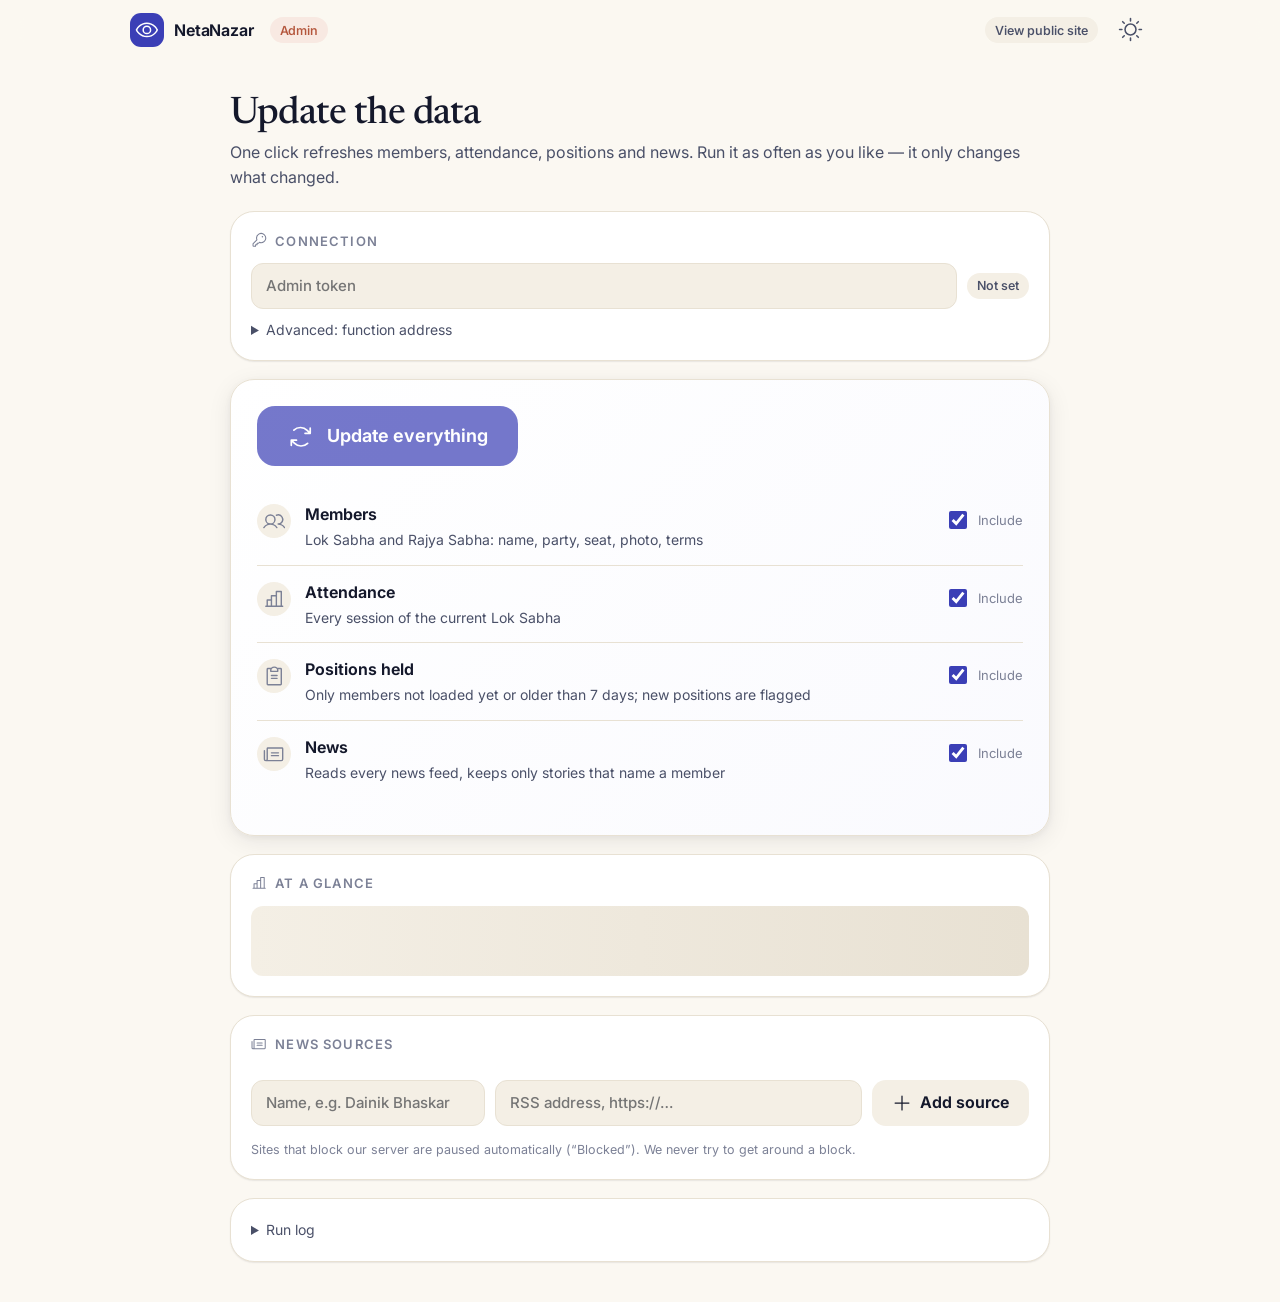
==== docs/admin.html @ aab1dd92 "Rebuild UI: public site (search, profile, attendance, news road with source flow and story sheet) an" ====
<!doctype html>
<html lang="en">
<head>
<meta charset="utf-8">
<meta name="viewport" content="width=device-width,initial-scale=1,viewport-fit=cover">
<meta name="robots" content="noindex">
<title>NetaNazar · Admin</title>
<link rel="preconnect" href="https://fonts.googleapis.com"><link rel="preconnect" href="https://fonts.gstatic.com" crossorigin>
<link rel="stylesheet" href="https://fonts.googleapis.com/css2?family=Inter:wght@400;500;600;700&family=Newsreader:ital,opsz,wght@0,6..72,400;0,6..72,500;1,6..72,500&family=Noto+Sans+Devanagari:wght@400;500;600&display=swap">
<link rel="stylesheet" href="site.css">
<style>
 .admin{max-width:860px;margin:0 auto;padding:8px 20px 40px}
 h1.t{font:500 clamp(28px,4vw,38px)/1.1 var(--f-display);letter-spacing:-.02em;margin:26px 0 4px}
 .lead{color:var(--ink-2);margin:0 0 22px}
 .field-row{display:flex;gap:10px;flex-wrap:wrap;align-items:center}
 .in{height:46px;padding:0 14px;border:1px solid var(--line);border-radius:12px;background:var(--sunk);color:var(--ink);font:500 15px var(--f-ui);min-width:0;flex:1}
 .in:focus{outline:0;border-color:var(--accent);background:var(--surface);box-shadow:0 0 0 3px color-mix(in srgb,var(--accent) 20%,transparent)}
 .hero-card{padding:26px;background:linear-gradient(135deg,var(--surface),color-mix(in srgb,var(--surface) 72%,var(--accent-soft)));box-shadow:var(--shadow-2)}
 .go{height:60px;padding:0 30px;border-radius:18px;font-size:18px;gap:12px}
 .go .ic{font-size:22px} .go:disabled{opacity:.7;cursor:wait}
 .ghostbtn{height:60px;padding:0 20px;border-radius:18px;background:var(--sunk);font-weight:650}
 .stages{margin-top:22px}
 .stage{display:flex;gap:14px;align-items:flex-start;padding:14px 0;border-top:1px solid var(--line)}
 .stage:first-child{border-top:0}
 .si{width:34px;height:34px;border-radius:50%;display:grid;place-items:center;flex:none;background:var(--sunk);color:var(--muted);font-size:18px;margin-top:2px}
 .stage.run .si{background:var(--warn-soft);color:var(--warn)} .stage.ok .si{background:var(--ok-soft);color:var(--ok)} .stage.bad .si{background:var(--off-soft);color:var(--off)} .stage.skip{opacity:.55}
 .sb{flex:1;min-width:0} .sn{font-weight:650} .sd{font-size:14px;color:var(--ink-2);margin-top:2px;word-break:break-word}
 .stage .bar{margin:10px 0 0;height:6px;display:none} .stage.run .bar{display:block} .stage .bar i{background:var(--accent);width:0;transition:width .3s}
 .chk{display:flex;align-items:center;gap:8px;font-size:13px;color:var(--muted);margin-top:6px;cursor:pointer;user-select:none}
 .chk input{width:18px;height:18px;accent-color:var(--accent)}
 .lanes{display:grid;grid-template-columns:repeat(auto-fill,minmax(230px,1fr));gap:8px;margin-top:12px}
 .lane{display:flex;gap:8px;align-items:flex-start;padding:8px 10px;background:var(--sunk);border-radius:12px;font-size:13px}
 .lane .li{flex:none;margin-top:1px} .lane b{font-weight:650} .lane small{display:block;color:var(--muted)}
 .lane.ok .li{color:var(--ok)} .lane.bad .li{color:var(--off)} .lane.run .li{color:var(--warn)}
 .msgbar{margin-top:16px;padding:12px 14px;border-radius:14px;font-size:14.5px;display:none}
 .msgbar.show{display:block} .msgbar.ok{background:var(--ok-soft);color:var(--ok)} .msgbar.bad{background:var(--off-soft);color:var(--off)} .msgbar.info{background:var(--accent-soft);color:var(--accent)}
 .grid4{display:grid;grid-template-columns:repeat(auto-fit,minmax(150px,1fr));gap:12px}
 .stat{padding:14px 16px;background:var(--sunk);border-radius:16px} .stat b{display:block;font:500 30px/1.1 var(--f-display)} .stat span{font-size:13px;color:var(--ink-2)}
 table.srctbl{width:100%;border-collapse:collapse;font-size:14px} table.srctbl td{padding:10px 6px;border-top:1px solid var(--line);vertical-align:middle} table.srctbl tr:first-child td{border-top:0}
 .mini{height:32px;padding:0 12px;border-radius:10px;background:var(--sunk);font-weight:600;font-size:13px} .mini:hover{background:var(--line)}
 .sp{width:16px;height:16px;border:2.5px solid currentColor;border-right-color:transparent;border-radius:50%;display:inline-block;animation:r .8s linear infinite}
 @keyframes r{to{transform:rotate(360deg)}}
 details summary{cursor:pointer;color:var(--ink-2);font-size:14px}
 #log{white-space:pre-wrap;font:12.5px/1.5 ui-monospace,Menlo,monospace;color:var(--ink-2);max-height:260px;overflow:auto;margin-top:10px;background:var(--sunk);border-radius:12px;padding:12px}
</style>
</head>
<body>
<header class="topbar"><div class="wrap">
  <a class="brand" href="index.html"><span class="mark" id="mark"></span><span>NetaNazar</span><span class="chip sand" style="margin-left:6px">Admin</span></a>
  <div class="spacer"></div><a class="chip" href="index.html" style="text-decoration:none">View public site</a>
  <button class="iconbtn" id="themeBtn" aria-label="Switch light or dark theme"><span id="themeIc"></span></button>
</div></header>

<main class="admin">
  <h1 class="t">Update the data</h1>
  <p class="lead">One click refreshes members, attendance, positions and news. Run it as often as you like — it only changes what changed.</p>

  <section class="card" id="conn">
    <h3><span id="cIc"></span> Connection</h3>
    <div class="field-row"><input class="in" id="tok" type="password" autocomplete="off" placeholder="Admin token" aria-label="Admin token"><button class="btn" id="tokSave" style="display:none">Save</button><span class="chip" id="tokChip">Not set</span></div>
    <details style="margin-top:10px"><summary>Advanced: function address</summary><div class="field-row" style="margin-top:8px"><input class="in" id="base" aria-label="Function address"></div></details>
  </section>

  <section class="card hero-card">
    <div class="field-row"><button class="btn go" id="go"></button><button class="ghostbtn" id="stop" style="display:none"></button>
      <span class="fine" id="last" style="margin:0 0 0 auto"></span></div>
    <div class="stages" id="stages"></div>
    <div class="msgbar" id="msg"></div>
  </section>

  <section class="card"><h3><span id="sIc"></span> At a glance</h3><div class="grid4" id="stats"><div class="skel" style="height:70px"></div></div></section>

  <section class="card"><h3><span id="nIc"></span> News sources</h3>
    <table class="srctbl" id="srcTbl"></table>
    <div class="field-row" style="margin-top:14px"><input class="in" id="newName" placeholder="Name, e.g. Dainik Bhaskar" aria-label="Source name" style="flex:1 1 180px"><input class="in" id="newRss" placeholder="RSS address, https://…" aria-label="RSS address" style="flex:2 1 260px"><button class="btn ghost" id="addSrc"></button></div>
    <div class="fine">Sites that block our server are paused automatically (“Blocked”). We never try to get around a block.</div>
  </section>

  <section class="card"><details><summary>Run log</summary><div id="log">Nothing yet.</div></details></section>
</main>

<script src="icons.js"></script>
<script src="admin.js"></script>
</body>
</html>
---- docs/site.css ----
/* NetaNazar — design system.
   World: a civic register. Warm paper, election-ink indigo, sandstone of the Parliament building.
   Green = sitting, red = former. One accent. Hierarchy by weight, space and tone — not lines. */
:root{
  --paper:#fbf8f2; --surface:#ffffff; --sunk:#f4efe5; --line:#e8e1d3; --line-2:#d9d0bd;
  --ink:#14182b; --ink-2:#4a5068; --muted:#7c8196;
  --accent:#3b3fb6; --accent-2:#2c3090; --accent-soft:#ecedfb; --on-accent:#fff;
  --ok:#17824a; --ok-soft:#e2f4ea; --off:#c2362b; --off-soft:#fcebe8; --warn:#b26a00; --warn-soft:#fff3dc;
  --sand:#b4563c; --sand-soft:#f8e9e2;
  --road:#e9e2d2; --road-line:#fbf8f2;
  --shadow-1:0 1px 2px rgba(20,24,43,.05),0 1px 1px rgba(20,24,43,.03);
  --shadow-2:0 6px 24px rgba(20,24,43,.08),0 2px 6px rgba(20,24,43,.05);
  --shadow-3:0 18px 48px rgba(20,24,43,.18);
  --r-s:10px; --r-m:16px; --r-l:24px;
  --f-ui:'Inter','Noto Sans Devanagari',system-ui,-apple-system,'Segoe UI',sans-serif;
  --f-display:'Newsreader','Noto Serif Devanagari',Georgia,serif;
}
:root[data-theme="dark"]{
  --paper:#0d111f; --surface:#151a2d; --sunk:#0a0d19; --line:#242a42; --line-2:#323a59;
  --ink:#eef0f9; --ink-2:#b4b9d0; --muted:#838aa7;
  --accent:#8b8fff; --accent-2:#a9acff; --accent-soft:#1d2248; --on-accent:#0d111f;
  --ok:#4fd18b; --ok-soft:#10301f; --off:#ff7b6f; --off-soft:#3a1714; --warn:#f2b24b; --warn-soft:#352508;
  --sand:#e28a6e; --sand-soft:#33201a;
  --road:#1c2238; --road-line:#0d111f;
  --shadow-1:0 1px 2px rgba(0,0,0,.4); --shadow-2:0 8px 28px rgba(0,0,0,.45); --shadow-3:0 20px 56px rgba(0,0,0,.6);
}
@media (prefers-color-scheme: dark){
  :root:not([data-theme="light"]){
    --paper:#0d111f; --surface:#151a2d; --sunk:#0a0d19; --line:#242a42; --line-2:#323a59;
    --ink:#eef0f9; --ink-2:#b4b9d0; --muted:#838aa7;
    --accent:#8b8fff; --accent-2:#a9acff; --accent-soft:#1d2248; --on-accent:#0d111f;
    --ok:#4fd18b; --ok-soft:#10301f; --off:#ff7b6f; --off-soft:#3a1714; --warn:#f2b24b; --warn-soft:#352508;
    --sand:#e28a6e; --sand-soft:#33201a;
    --road:#1c2238; --road-line:#0d111f;
    --shadow-1:0 1px 2px rgba(0,0,0,.4); --shadow-2:0 8px 28px rgba(0,0,0,.45); --shadow-3:0 20px 56px rgba(0,0,0,.6);
  }
}
*{box-sizing:border-box}
html{-webkit-text-size-adjust:100%}
body{margin:0;overflow-x:clip;background:var(--paper);color:var(--ink);font:400 16px/1.55 var(--f-ui);-webkit-font-smoothing:antialiased;min-height:100vh;display:flex;flex-direction:column}
button{font:inherit;color:inherit;background:none;border:0;padding:0;cursor:pointer}
a{color:var(--accent);text-decoration:none} a:hover{text-decoration:underline}
:focus-visible{outline:3px solid color-mix(in srgb,var(--accent) 55%,transparent);outline-offset:2px;border-radius:8px}
.ic{width:1.25em;height:1.25em;fill:currentColor;flex:none;vertical-align:-.25em}
.sr{position:absolute;width:1px;height:1px;overflow:hidden;clip:rect(0 0 0 0);white-space:nowrap}
.tnum{font-variant-numeric:tabular-nums}
.wrap{width:100%;max-width:1060px;margin:0 auto;padding:0 20px}

/* ---------- top bar ---------- */
.topbar{position:sticky;top:0;z-index:30;background:color-mix(in srgb,var(--paper) 86%,transparent);backdrop-filter:saturate(1.4) blur(14px);-webkit-backdrop-filter:saturate(1.4) blur(14px)}
.topbar .wrap{display:flex;align-items:center;gap:12px;height:60px}
.brand{display:flex;align-items:center;gap:10px;color:var(--ink);font-weight:650;letter-spacing:-.01em}
.brand:hover{text-decoration:none}
.brand .mark{width:34px;height:34px;border-radius:11px;background:var(--accent);color:var(--on-accent);display:grid;place-items:center;font-size:19px}
.brand .hi{font-family:var(--f-display);font-weight:500;color:var(--ink-2);font-size:15px;margin-left:2px}
.spacer{flex:1}
.iconbtn{width:40px;height:40px;border-radius:12px;display:grid;place-items:center;color:var(--ink-2);font-size:20px}
.iconbtn:hover{background:var(--sunk);color:var(--ink)}

/* ---------- search ---------- */
.search{position:relative;width:100%}
.search .field{display:flex;align-items:center;gap:12px;height:64px;padding:0 22px;background:var(--surface);border:1px solid var(--line);border-radius:999px;box-shadow:var(--shadow-2);transition:box-shadow .15s,border-color .15s}
.search .field:focus-within{border-color:var(--accent);box-shadow:0 0 0 4px color-mix(in srgb,var(--accent) 18%,transparent),var(--shadow-2)}
.search .field .ic{font-size:26px;color:var(--muted)}
.search input::-webkit-search-cancel-button,.search input::-webkit-search-decoration{-webkit-appearance:none;appearance:none;display:none}
.search input{flex:1;min-width:0;height:100%;border:0;outline:0;background:transparent;color:var(--ink);font:500 19px var(--f-ui)}
.search.compact .field{height:48px;box-shadow:var(--shadow-1)} .search.compact input{font-size:16px} .search.compact .field .ic{font-size:21px}
.suggest{position:absolute;left:0;right:0;top:calc(100% + 10px);background:var(--surface);border:1px solid var(--line);border-radius:var(--r-l);box-shadow:var(--shadow-3);padding:8px;z-index:40;max-height:min(70vh,560px);overflow:auto}
.suggest[hidden]{display:none}
.sg-label{font:600 11px var(--f-ui);letter-spacing:.09em;text-transform:uppercase;color:var(--muted);padding:10px 12px 4px}
.sg{display:flex;align-items:center;gap:12px;width:100%;text-align:left;padding:8px 12px;border-radius:14px;min-height:52px}
.sg:hover,.sg.on{background:var(--accent-soft)}
.sg .t{flex:1;min-width:0}
.sg .n{font-weight:600;white-space:nowrap;overflow:hidden;text-overflow:ellipsis}
.sg .s{font-size:13px;color:var(--muted);white-space:nowrap;overflow:hidden;text-overflow:ellipsis}
.sg .badge{width:36px;height:36px;border-radius:12px;display:grid;place-items:center;background:var(--sunk);color:var(--ink-2);font-size:19px}
.sg .go{color:var(--muted)}

/* ---------- avatar ---------- */
.av{position:relative;display:inline-grid;place-items:center;border-radius:50%;background:var(--sunk);color:var(--ink-2);font-weight:650;flex:none;overflow:hidden;--ring:transparent;box-shadow:0 0 0 2px var(--surface),0 0 0 4px var(--ring)}
.av img{position:absolute;inset:0;width:100%;height:100%;object-fit:cover;object-position:center 20%}
.av-s{width:36px;height:36px;font-size:13px} .av-m{width:48px;height:48px;font-size:16px} .av-l{width:112px;height:112px;font-size:36px;box-shadow:0 0 0 4px var(--surface),0 0 0 7px var(--ring)}
.ring-ok{--ring:var(--ok)} .ring-off{--ring:var(--off)}

/* ---------- chips ---------- */
.chip{display:inline-flex;align-items:center;gap:6px;height:26px;padding:0 10px;border-radius:999px;background:var(--sunk);color:var(--ink-2);font:550 12.5px var(--f-ui);white-space:nowrap}
.chip .ic{font-size:14px}
.chip.accent{background:var(--accent-soft);color:var(--accent)} .chip.ok{background:var(--ok-soft);color:var(--ok)} .chip.off{background:var(--off-soft);color:var(--off)} .chip.warn{background:var(--warn-soft);color:var(--warn)} .chip.sand{background:var(--sand-soft);color:var(--sand)}
.dot{width:8px;height:8px;border-radius:50%;background:currentColor;display:inline-block}

/* ---------- home ---------- */
.hero{padding:clamp(40px,10vh,104px) 0 28px;text-align:center}
.hero h1{font:500 clamp(34px,6vw,56px)/1.05 var(--f-display);letter-spacing:-.025em;margin:0 0 28px}
.hero h1 em{font-style:italic;color:var(--accent)}
.hero .search{max-width:680px;margin:0 auto}
.stats{display:flex;justify-content:center;gap:28px;flex-wrap:wrap;margin-top:26px;color:var(--ink-2);font-size:14px}
.stats b{color:var(--ink);font-weight:650}
.section{margin:40px 0}
.section h2{font:600 13px var(--f-ui);letter-spacing:.09em;text-transform:uppercase;color:var(--muted);margin:0 0 14px;display:flex;align-items:center;gap:8px}
.rail{display:flex;gap:12px;overflow-x:auto;padding:4px 2px 16px;scroll-snap-type:x proximity;scrollbar-width:thin}
.tcard{scroll-snap-align:start;flex:0 0 230px;display:flex;gap:12px;align-items:center;padding:14px;background:var(--surface);border:1px solid var(--line);border-radius:var(--r-m);box-shadow:var(--shadow-1);text-align:left;transition:transform .15s,box-shadow .15s}
.tcard:hover{transform:translateY(-2px);box-shadow:var(--shadow-2)}
.tcard .n{font-weight:600;line-height:1.25} .tcard .s{font-size:13px;color:var(--muted)}
.tcard .hot{margin-left:auto;display:flex;flex-direction:column;align-items:center;font:650 18px var(--f-display);color:var(--sand);line-height:1}
.tcard .hot small{font:500 10.5px var(--f-ui);color:var(--muted);margin-top:3px;letter-spacing:.04em}

/* ---------- list ---------- */
.page-head{padding:28px 0 8px;display:flex;align-items:flex-end;gap:16px;flex-wrap:wrap}
.page-head h1{font:500 clamp(26px,4vw,38px)/1.1 var(--f-display);margin:0;letter-spacing:-.02em}
.page-head .sub{color:var(--ink-2);font-size:15px}
.list{background:var(--surface);border:1px solid var(--line);border-radius:var(--r-l);box-shadow:var(--shadow-1);overflow:hidden}
.row{display:flex;align-items:center;gap:14px;width:100%;text-align:left;padding:12px 18px}
.row+.row{border-top:1px solid var(--line)}
.row:hover{background:var(--accent-soft)}
.row .t{flex:1;min-width:0} .row .n{font-weight:600} .row .n small{font-weight:400;color:var(--muted);margin-left:8px}
.row .s{font-size:13.5px;color:var(--ink-2);white-space:nowrap;overflow:hidden;text-overflow:ellipsis}
.row .st{font-size:12.5px;font-weight:600;display:flex;align-items:center;gap:6px} .row .st.ok{color:var(--ok)} .row .st.off{color:var(--off)}
.more{display:block;margin:18px auto;padding:10px 20px;border-radius:999px;background:var(--surface);border:1px solid var(--line);font-weight:600;color:var(--ink-2)}
.more:hover{border-color:var(--accent);color:var(--accent)}
.seg{display:inline-flex;background:var(--sunk);padding:3px;border-radius:999px}
.seg button{padding:6px 14px;border-radius:999px;font:600 13px var(--f-ui);color:var(--ink-2)} .seg button.on{background:var(--surface);color:var(--ink);box-shadow:var(--shadow-1)}

/* ---------- profile ---------- */
.back{display:inline-flex;align-items:center;gap:6px;color:var(--ink-2);font-weight:550;padding:18px 0 6px} .back:hover{text-decoration:none;color:var(--ink)}
.profile-head{display:flex;gap:24px;align-items:center;padding:22px;background:linear-gradient(135deg,var(--surface),color-mix(in srgb,var(--surface) 70%,var(--accent-soft)));border:1px solid var(--line);border-radius:var(--r-l);box-shadow:var(--shadow-2)}
.profile-head h1{font:500 clamp(28px,4.6vw,44px)/1.05 var(--f-display);margin:0;letter-spacing:-.025em}
.profile-head .hi{font:500 18px var(--f-display);color:var(--ink-2);margin-top:2px}
.profile-head .chips{display:flex;gap:8px;flex-wrap:wrap;margin-top:12px}
.profile-head .facts{margin-top:12px;color:var(--ink-2);font-size:14.5px;display:flex;gap:6px 18px;flex-wrap:wrap}
.profile-head .facts b{color:var(--ink);font-weight:600}
.cols{display:grid;grid-template-columns:minmax(0,1fr) 340px;gap:24px;margin-top:24px;align-items:start}
.card{background:var(--surface);border:1px solid var(--line);border-radius:var(--r-l);padding:20px;box-shadow:var(--shadow-1)}
.card+.card{margin-top:18px}
.card h3{font:600 13px var(--f-ui);letter-spacing:.09em;text-transform:uppercase;color:var(--muted);margin:0 0 14px;display:flex;align-items:center;gap:8px}
.big{font:500 54px/1 var(--f-display);letter-spacing:-.03em} .big small{font:500 22px var(--f-display);color:var(--muted)}
.bar{height:8px;border-radius:99px;background:var(--sunk);overflow:hidden;margin:10px 0 6px} .bar i{display:block;height:100%;border-radius:99px}
.g-ok{background:var(--ok)} .g-warn{background:var(--warn)} .g-off{background:var(--off)}
.reg{display:grid;grid-auto-flow:column;grid-auto-columns:1fr;gap:8px;align-items:end;height:110px;margin-top:16px;padding-top:6px}
.reg .s{display:flex;flex-direction:column;align-items:center;justify-content:flex-end;height:100%;gap:6px;min-width:0}
.reg .col{width:100%;max-width:34px;flex:1;display:flex;align-items:flex-end;border-radius:8px 8px 4px 4px;background:var(--sunk);overflow:hidden;position:relative;
  background-image:repeating-linear-gradient(to top,transparent 0 9px,color-mix(in srgb,var(--line) 70%,transparent) 9px 10px)}
.reg .col i{display:block;width:100%;border-radius:6px 6px 0 0}
.reg label{font:600 11px var(--f-ui);color:var(--muted)}
.note{font-size:13.5px;color:var(--ink-2);background:var(--sunk);border-radius:12px;padding:10px 12px;margin-top:12px}
.pos{list-style:none;margin:0;padding:0} .pos li{display:flex;gap:12px;padding:10px 0;border-top:1px solid var(--line);font-size:14.5px} .pos li:first-child{border-top:0}
.pos .p{flex:0 0 108px;color:var(--muted);font-size:13px} .pos .x{flex:1}
.pos .new{margin-left:8px}

/* ---------- the road (news timeline) ---------- */
.road{position:relative;padding-left:58px;margin-top:6px}
.road::before{content:"";position:absolute;left:18px;top:6px;bottom:6px;width:12px;border-radius:6px;background:var(--road)}
.road::after{content:"";z-index:0;position:absolute;left:23px;top:10px;bottom:10px;width:2px;background:repeating-linear-gradient(to bottom,var(--road-line) 0 9px,transparent 9px 18px);opacity:.9}
.stone{position:relative;margin-bottom:12px}
.stone::before{content:"";position:absolute;left:-44px;top:20px;width:20px;height:20px;border-radius:50%;background:var(--accent);box-shadow:0 0 0 4px var(--surface);transition:transform .15s;z-index:2}
.stone.open::before{transform:scale(1.15);background:var(--sand)}
.stone>button.head{width:100%;display:flex;align-items:center;gap:14px;text-align:left;padding:12px 16px;background:var(--surface);border:1px solid var(--line);border-radius:var(--r-m);box-shadow:var(--shadow-1)}
.stone>button.head:hover{border-color:var(--line-2);box-shadow:var(--shadow-2)}
.stone .d{display:flex;flex-direction:column;align-items:center;min-width:46px;line-height:1}
.stone .d b{font:500 28px var(--f-display)} .stone .d span{font:600 11px var(--f-ui);color:var(--muted);text-transform:uppercase;letter-spacing:.08em;margin-top:3px}
.stone .w{flex:1;min-width:0} .stone .w .a{font-weight:600} .stone .w .b{font-size:13px;color:var(--muted)}
.stone .car{color:var(--muted);transition:transform .15s} .stone.open .car{transform:rotate(180deg)}
.flow{margin:6px 0 4px 26px;padding:4px 0 6px 22px;border-left:2px solid var(--line-2)}
.flow[hidden]{display:none}
.src{position:relative;margin:12px 0}
.src::before{content:"";position:absolute;left:-22px;top:19px;width:20px;border-top:2px solid var(--line-2)}
.src>.sh{max-width:100%;display:inline-flex;align-items:center;gap:8px;height:38px;padding:0 14px 0 8px;background:var(--surface);border:1px solid var(--line);border-radius:999px;font-weight:600;font-size:14px;box-shadow:var(--shadow-1)}
.src>.sh .ico{width:24px;height:24px;border-radius:50%;background:var(--accent-soft);color:var(--accent);display:grid;place-items:center;font-size:14px}
.src>.sh small{color:var(--muted);font-weight:500}
.arts{margin:6px 0 0 18px;padding-left:20px;border-left:2px solid var(--line-2)}
.art{position:relative;margin:8px 0}
.art::before{content:"";position:absolute;left:-20px;top:22px;width:18px;border-top:2px solid var(--line-2)}
.art button{display:block;width:100%;text-align:left;padding:10px 14px;background:var(--surface);border:1px solid var(--line);border-radius:14px}
.art button:hover{border-color:var(--accent);box-shadow:var(--shadow-2)}
.art .tt{font-weight:550;line-height:1.35;display:-webkit-box;-webkit-line-clamp:2;-webkit-box-orient:vertical;overflow:hidden}
.art .mm{display:flex;gap:8px;align-items:center;margin-top:6px;font-size:12.5px;color:var(--muted);flex-wrap:wrap}
.empty{padding:36px 20px;text-align:center;color:var(--ink-2)} .empty .ic{font-size:34px;color:var(--muted);margin-bottom:6px}

/* ---------- story sheet ---------- */
.scrim{position:fixed;inset:0;background:rgba(10,13,25,.55);z-index:60;display:none;align-items:center;justify-content:center;padding:16px;-webkit-backdrop-filter:blur(3px);backdrop-filter:blur(3px)}
.scrim.open{display:flex;animation:fade .15s ease}
.sheet{width:100%;max-width:560px;max-height:88vh;overflow:auto;background:var(--surface);border-radius:var(--r-l);box-shadow:var(--shadow-3);padding:22px;animation:rise .2s ease}
.sheet h2{font:500 24px/1.2 var(--f-display);margin:12px 0 8px;letter-spacing:-.015em}
.sheet .top{display:flex;align-items:center;gap:8px;flex-wrap:wrap}
.sheet .x{margin-left:auto}
.sheet .meta{color:var(--ink-2);font-size:14px;display:flex;gap:6px 14px;flex-wrap:wrap}
.hist{list-style:none;margin:6px 0 0;padding:0 0 0 18px;border-left:2px solid var(--line-2)}
.hist li{position:relative;padding:8px 0 8px 12px;font-size:14px}
.hist li::before{content:"";position:absolute;left:-25px;top:15px;width:10px;height:10px;border-radius:50%;background:var(--surface);border:2px solid var(--accent)}
.hist li.ed::before{border-color:var(--warn)} .hist li.del::before{border-color:var(--off);background:var(--off)}
.hist small{display:block;color:var(--muted)}
.btn{display:inline-flex;align-items:center;justify-content:center;gap:8px;height:46px;padding:0 20px;border-radius:14px;font-weight:650;background:var(--accent);color:var(--on-accent)}
.btn:hover{background:var(--accent-2);text-decoration:none;color:var(--on-accent)}
.btn.ghost{background:var(--sunk);color:var(--ink)} .btn.ghost:hover{background:var(--line);color:var(--ink)}
.fine{font-size:12.5px;color:var(--muted);margin-top:14px}

/* ---------- footer ---------- */
footer{margin-top:auto;padding:36px 0 44px;color:var(--muted);font-size:13.5px}
footer .wrap{display:flex;gap:10px 28px;flex-wrap:wrap;justify-content:space-between;border-top:1px solid var(--line);padding-top:22px}
.skel{background:linear-gradient(90deg,var(--sunk),var(--line),var(--sunk));background-size:200% 100%;animation:sk 1.2s infinite;border-radius:12px;min-height:16px}
@keyframes sk{to{background-position:-200% 0}} @keyframes fade{from{opacity:0}} @keyframes rise{from{opacity:0;transform:translateY(14px)}}
@media (prefers-reduced-motion:reduce){*{animation:none!important;transition:none!important}}
@media (max-width:900px){.cols{grid-template-columns:1fr}.aside{order:-1}}
@media (max-width:640px){
  .topbar.has-search .brand>span:not(.mark){display:none}
  .topbar .wrap{gap:8px} #topSearch{min-width:0;margin-left:4px!important}
}
@media (max-width:560px){
  .road{padding-left:40px} .stone::before{left:-30px;width:18px;height:18px;top:21px}
  .road::before{left:12px;width:10px} .road::after{left:17px}
  .flow{margin-left:10px;padding-left:14px} .arts{margin-left:8px;padding-left:12px} .src::before{left:-14px;width:12px} .art::before{left:-12px;width:10px}
  .art .tt{-webkit-line-clamp:3} .stone>button.head{padding:10px 12px;gap:10px}
  .card{padding:16px}
  .wrap{padding:0 16px} .profile-head{flex-direction:column;align-items:flex-start;gap:16px;padding:18px}
  .search .field{height:58px;padding:0 18px} .search input{font-size:17px}
  .scrim{align-items:flex-end;padding:0} .sheet{border-radius:24px 24px 0 0;max-height:92vh}
  .pos .p{flex-basis:84px} .row{padding:12px 14px}
}
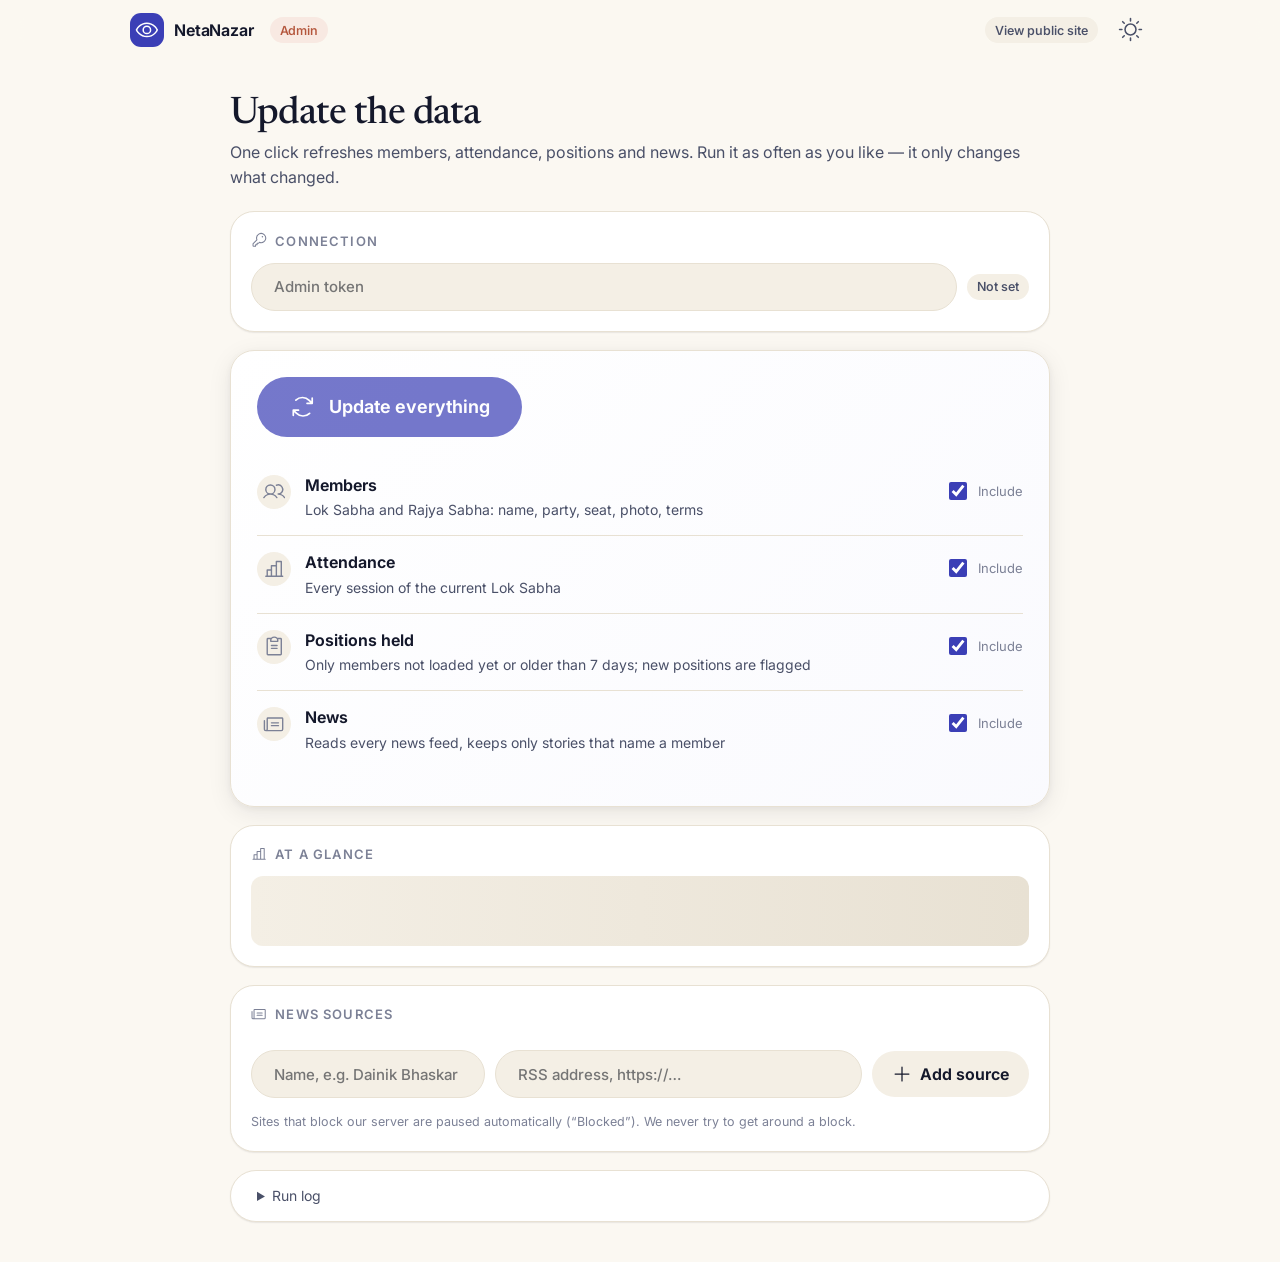
==== commit 3e08f35a: "UI polish: pill controls and green connected state in admin, pure-black dark mode, stacked MP, trave" ====
--- a/docs/admin.html
+++ b/docs/admin.html
@@ -13,12 +13,16 @@
  h1.t{font:500 clamp(28px,4vw,38px)/1.1 var(--f-display);letter-spacing:-.02em;margin:26px 0 4px}
  .lead{color:var(--ink-2);margin:0 0 22px}
  .field-row{display:flex;gap:10px;flex-wrap:wrap;align-items:center}
- .in{height:46px;padding:0 14px;border:1px solid var(--line);border-radius:12px;background:var(--sunk);color:var(--ink);font:500 15px var(--f-ui);min-width:0;flex:1}
+ .in{height:48px;padding:0 22px;border:1px solid var(--line);border-radius:999px;background:var(--sunk);color:var(--ink);font:500 15px var(--f-ui);min-width:0;flex:1;transition:background .2s,border-color .2s,color .2s}
+ .in.ok{background:var(--ok-soft);border-color:var(--ok);color:var(--ok);font-weight:600}
+ .in.ok:focus{box-shadow:0 0 0 3px color-mix(in srgb,var(--ok) 25%,transparent)}
  .in:focus{outline:0;border-color:var(--accent);background:var(--surface);box-shadow:0 0 0 3px color-mix(in srgb,var(--accent) 20%,transparent)}
  .hero-card{padding:26px;background:linear-gradient(135deg,var(--surface),color-mix(in srgb,var(--surface) 72%,var(--accent-soft)));box-shadow:var(--shadow-2)}
- .go{height:60px;padding:0 30px;border-radius:18px;font-size:18px;gap:12px}
+ .admin .btn,.admin .mini{border-radius:999px}
+ .go{height:60px;padding:0 32px;border-radius:999px;font-size:18px;gap:12px;min-width:60px}
+ .go.busy{padding:0;width:60px}
  .go .ic{font-size:22px} .go:disabled{opacity:.7;cursor:wait}
- .ghostbtn{height:60px;padding:0 20px;border-radius:18px;background:var(--sunk);font-weight:650}
+ .ghostbtn{height:60px;padding:0 26px;border-radius:999px;background:var(--sunk);font-weight:650;display:inline-flex;align-items:center;gap:10px}
  .stages{margin-top:22px}
  .stage{display:flex;gap:14px;align-items:flex-start;padding:14px 0;border-top:1px solid var(--line)}
  .stage:first-child{border-top:0}
@@ -41,6 +45,8 @@
  .sp{width:16px;height:16px;border:2.5px solid currentColor;border-right-color:transparent;border-radius:50%;display:inline-block;animation:r .8s linear infinite}
  @keyframes r{to{transform:rotate(360deg)}}
  details summary{cursor:pointer;color:var(--ink-2);font-size:14px}
+ .logcard{border-radius:999px;padding:14px 26px}
+ .logcard:has(details[open]){border-radius:var(--r-l);padding:20px}
  #log{white-space:pre-wrap;font:12.5px/1.5 ui-monospace,Menlo,monospace;color:var(--ink-2);max-height:260px;overflow:auto;margin-top:10px;background:var(--sunk);border-radius:12px;padding:12px}
 </style>
 </head>
@@ -58,7 +64,7 @@
   <section class="card" id="conn">
     <h3><span id="cIc"></span> Connection</h3>
     <div class="field-row"><input class="in" id="tok" type="password" autocomplete="off" placeholder="Admin token" aria-label="Admin token"><button class="btn" id="tokSave" style="display:none">Save</button><span class="chip" id="tokChip">Not set</span></div>
-    <details style="margin-top:10px"><summary>Advanced: function address</summary><div class="field-row" style="margin-top:8px"><input class="in" id="base" aria-label="Function address"></div></details>
+    <input id="base" type="hidden">
   </section>
 
   <section class="card hero-card">
@@ -76,7 +82,7 @@
     <div class="fine">Sites that block our server are paused automatically (“Blocked”). We never try to get around a block.</div>
   </section>
 
-  <section class="card"><details><summary>Run log</summary><div id="log">Nothing yet.</div></details></section>
+  <section class="card logcard"><details><summary>Run log</summary><div id="log">Nothing yet.</div></details></section>
 </main>
 
 <script src="icons.js"></script>
--- a/docs/site.css
+++ b/docs/site.css
@@ -16,23 +16,23 @@
   --f-display:'Newsreader','Noto Serif Devanagari',Georgia,serif;
 }
 :root[data-theme="dark"]{
-  --paper:#0d111f; --surface:#151a2d; --sunk:#0a0d19; --line:#242a42; --line-2:#323a59;
-  --ink:#eef0f9; --ink-2:#b4b9d0; --muted:#838aa7;
-  --accent:#8b8fff; --accent-2:#a9acff; --accent-soft:#1d2248; --on-accent:#0d111f;
-  --ok:#4fd18b; --ok-soft:#10301f; --off:#ff7b6f; --off-soft:#3a1714; --warn:#f2b24b; --warn-soft:#352508;
-  --sand:#e28a6e; --sand-soft:#33201a;
-  --road:#1c2238; --road-line:#0d111f;
-  --shadow-1:0 1px 2px rgba(0,0,0,.4); --shadow-2:0 8px 28px rgba(0,0,0,.45); --shadow-3:0 20px 56px rgba(0,0,0,.6);
+  --paper:#000000; --surface:#0b0c12; --sunk:#050609; --line:#1b1e2b; --line-2:#2a2f44;
+  --ink:#f1f2fa; --ink-2:#b7bcd2; --muted:#858ca8;
+  --accent:#8b8fff; --accent-2:#a9acff; --accent-soft:#171b3d; --on-accent:#000;
+  --ok:#4fd18b; --ok-soft:#0b2a1b; --off:#ff7b6f; --off-soft:#33130f; --warn:#f2b24b; --warn-soft:#2e2006;
+  --sand:#e28a6e; --sand-soft:#2b1913;
+  --road:#14172a; --road-line:#000000;
+  --shadow-1:0 1px 2px rgba(0,0,0,.6); --shadow-2:0 8px 28px rgba(0,0,0,.7); --shadow-3:0 20px 56px rgba(0,0,0,.85);
 }
 @media (prefers-color-scheme: dark){
   :root:not([data-theme="light"]){
-    --paper:#0d111f; --surface:#151a2d; --sunk:#0a0d19; --line:#242a42; --line-2:#323a59;
-    --ink:#eef0f9; --ink-2:#b4b9d0; --muted:#838aa7;
-    --accent:#8b8fff; --accent-2:#a9acff; --accent-soft:#1d2248; --on-accent:#0d111f;
-    --ok:#4fd18b; --ok-soft:#10301f; --off:#ff7b6f; --off-soft:#3a1714; --warn:#f2b24b; --warn-soft:#352508;
-    --sand:#e28a6e; --sand-soft:#33201a;
-    --road:#1c2238; --road-line:#0d111f;
-    --shadow-1:0 1px 2px rgba(0,0,0,.4); --shadow-2:0 8px 28px rgba(0,0,0,.45); --shadow-3:0 20px 56px rgba(0,0,0,.6);
+    --paper:#000000; --surface:#0b0c12; --sunk:#050609; --line:#1b1e2b; --line-2:#2a2f44;
+    --ink:#f1f2fa; --ink-2:#b7bcd2; --muted:#858ca8;
+    --accent:#8b8fff; --accent-2:#a9acff; --accent-soft:#171b3d; --on-accent:#000;
+    --ok:#4fd18b; --ok-soft:#0b2a1b; --off:#ff7b6f; --off-soft:#33130f; --warn:#f2b24b; --warn-soft:#2e2006;
+    --sand:#e28a6e; --sand-soft:#2b1913;
+    --road:#14172a; --road-line:#000000;
+    --shadow-1:0 1px 2px rgba(0,0,0,.6); --shadow-2:0 8px 28px rgba(0,0,0,.7); --shadow-3:0 20px 56px rgba(0,0,0,.85);
   }
 }
 *{box-sizing:border-box}
@@ -64,6 +64,15 @@
 .search .field .ic{font-size:26px;color:var(--muted)}
 .search input::-webkit-search-cancel-button,.search input::-webkit-search-decoration{-webkit-appearance:none;appearance:none;display:none}
 .search input{flex:1;min-width:0;height:100%;border:0;outline:0;background:transparent;color:var(--ink);font:500 19px var(--f-ui)}
+.search .field{position:relative;isolation:isolate}
+@property --ang{syntax:'<angle>';initial-value:0deg;inherits:false}
+.search.live .field::before{content:"";position:absolute;inset:-3px;border-radius:inherit;padding:3px;z-index:-1;pointer-events:none;
+  background:conic-gradient(from var(--ang),transparent 0 55%,var(--accent) 78%,var(--sand) 92%,transparent 100%);
+  -webkit-mask:linear-gradient(#000 0 0) content-box,linear-gradient(#000 0 0);-webkit-mask-composite:xor;mask:linear-gradient(#000 0 0) content-box exclude,linear-gradient(#000 0 0);
+  animation:orbit 2.4s linear infinite}
+@keyframes orbit{to{--ang:360deg}}
+.suggest{transform-origin:50% 0;animation:unfold .26s cubic-bezier(.2,.8,.2,1)}
+@keyframes unfold{from{opacity:0;clip-path:inset(0 6% 92% 6% round 28px);transform:translateY(-14px) scaleY(.7)}to{opacity:1;clip-path:inset(0 0 0 0 round 24px);transform:none}}
 .search.compact .field{height:48px;box-shadow:var(--shadow-1)} .search.compact input{font-size:16px} .search.compact .field .ic{font-size:21px}
 .suggest{position:absolute;left:0;right:0;top:calc(100% + 10px);background:var(--surface);border:1px solid var(--line);border-radius:var(--r-l);box-shadow:var(--shadow-3);padding:8px;z-index:40;max-height:min(70vh,560px);overflow:auto}
 .suggest[hidden]{display:none}
@@ -76,11 +85,24 @@
 .sg .badge{width:36px;height:36px;border-radius:12px;display:grid;place-items:center;background:var(--sunk);color:var(--ink-2);font-size:19px}
 .sg .go{color:var(--muted)}
 
-/* ---------- avatar ---------- */
-.av{position:relative;display:inline-grid;place-items:center;border-radius:50%;background:var(--sunk);color:var(--ink-2);font-weight:650;flex:none;overflow:hidden;--ring:transparent;box-shadow:0 0 0 2px var(--surface),0 0 0 4px var(--ring)}
-.av img{position:absolute;inset:0;width:100%;height:100%;object-fit:cover;object-position:center 20%}
-.av-s{width:36px;height:36px;font-size:13px} .av-m{width:48px;height:48px;font-size:16px} .av-l{width:112px;height:112px;font-size:36px;box-shadow:0 0 0 4px var(--surface),0 0 0 7px var(--ring)}
-.ring-ok{--ring:var(--ok)} .ring-off{--ring:var(--off)}
+/* ---------- avatar = an ID badge: ring = party colour, badge = active / former, pill = party ---------- */
+.idav{position:relative;display:inline-block;flex:none;--party:var(--accent);--pc:var(--party);--pf:#fff;line-height:0}
+.idav .face{position:relative;display:grid;place-items:center;border-radius:50%;background:var(--sunk);color:var(--ink-2);font-weight:650;overflow:hidden;line-height:1;
+  box-shadow:0 0 0 2px var(--surface),0 0 0 4px var(--pc)}
+.idav .face img{position:absolute;inset:0;width:100%;height:100%;object-fit:cover;object-position:center 20%}
+.idav .st{position:absolute;display:grid;place-items:center;border-radius:50%;color:#fff;background:var(--ok);box-shadow:0 0 0 2px var(--surface)}
+.idav .st .ic{width:62%;height:62%}
+.idav .pill{position:absolute;left:50%;bottom:0;transform:translate(-50%,50%);white-space:nowrap;border-radius:999px;background:var(--pc);color:var(--pf);font:700 12px/1 var(--f-ui);letter-spacing:.02em;box-shadow:0 0 0 3px var(--surface)}
+.idav-s .face{width:36px;height:36px;font-size:13px} .idav-s .st{width:14px;height:14px;right:-3px;bottom:-3px}
+.idav-m .face{width:48px;height:48px;font-size:16px} .idav-m .st{width:17px;height:17px;right:-4px;bottom:-4px}
+.idav-l{margin-bottom:12px} .idav-l .face{width:112px;height:112px;font-size:36px;box-shadow:0 0 0 4px var(--surface),0 0 0 7px var(--pc)}
+.idav-l .st{width:32px;height:32px;right:-2px;top:-2px;box-shadow:0 0 0 3px var(--surface)}
+.idav-l .pill{padding:6px 12px;font-size:13px}
+.idav.off{--pc:var(--off)} .idav.off .face img{filter:grayscale(.9) contrast(.95)} .idav.off .st{background:var(--off)}
+.idav.off .pill{background:var(--surface);color:var(--off);box-shadow:0 0 0 3px var(--surface),inset 0 0 0 2px var(--off)}
+.legend{display:flex;gap:6px 16px;flex-wrap:wrap;justify-content:center;margin-top:16px;font-size:13px;color:var(--ink-2)}
+.legend span{display:inline-flex;align-items:center;gap:6px}
+.legend .k{width:16px;height:16px;border-radius:50%;display:inline-grid;place-items:center;color:#fff;background:var(--ok);font-size:10px} .legend .k.off{background:var(--off)} .legend .k .ic{width:70%;height:70%}
 
 /* ---------- chips ---------- */
 .chip{display:inline-flex;align-items:center;gap:6px;height:26px;padding:0 10px;border-radius:999px;background:var(--sunk);color:var(--ink-2);font:550 12.5px var(--f-ui);white-space:nowrap}
@@ -91,7 +113,9 @@
 /* ---------- home ---------- */
 .hero{padding:clamp(40px,10vh,104px) 0 28px;text-align:center}
 .hero h1{font:500 clamp(34px,6vw,56px)/1.05 var(--f-display);letter-spacing:-.025em;margin:0 0 28px}
-.hero h1 em{font-style:italic;color:var(--accent)}
+.hero h1{display:flex;align-items:center;justify-content:center;gap:.22em}
+.hero h1 .mp{display:inline-flex;flex-direction:column;line-height:.76;font:700 .66em var(--f-display);color:var(--accent);letter-spacing:0;font-style:normal}
+.hero h1 .mp b{font-weight:600}
 .hero .search{max-width:680px;margin:0 auto}
 .stats{display:flex;justify-content:center;gap:28px;flex-wrap:wrap;margin-top:26px;color:var(--ink-2);font-size:14px}
 .stats b{color:var(--ink);font-weight:650}
@@ -109,7 +133,7 @@
 .page-head h1{font:500 clamp(26px,4vw,38px)/1.1 var(--f-display);margin:0;letter-spacing:-.02em}
 .page-head .sub{color:var(--ink-2);font-size:15px}
 .list{background:var(--surface);border:1px solid var(--line);border-radius:var(--r-l);box-shadow:var(--shadow-1);overflow:hidden}
-.row{display:flex;align-items:center;gap:14px;width:100%;text-align:left;padding:12px 18px}
+.row{display:flex;align-items:center;gap:14px;width:100%;text-align:left;padding:12px 18px;color:var(--ink)} .row:hover{text-decoration:none}
 .row+.row{border-top:1px solid var(--line)}
 .row:hover{background:var(--accent-soft)}
 .row .t{flex:1;min-width:0} .row .n{font-weight:600} .row .n small{font-weight:400;color:var(--muted);margin-left:8px}
@@ -143,7 +167,7 @@
 .reg label{font:600 11px var(--f-ui);color:var(--muted)}
 .note{font-size:13.5px;color:var(--ink-2);background:var(--sunk);border-radius:12px;padding:10px 12px;margin-top:12px}
 .pos{list-style:none;margin:0;padding:0} .pos li{display:flex;gap:12px;padding:10px 0;border-top:1px solid var(--line);font-size:14.5px} .pos li:first-child{border-top:0}
-.pos .p{flex:0 0 108px;color:var(--muted);font-size:13px} .pos .x{flex:1}
+.pos .p{flex:0 0 108px;color:var(--muted);font-size:13px;font-variant-numeric:tabular-nums} .pos .x{flex:1;text-align:justify;text-justify:inter-word;hyphens:auto;-webkit-hyphens:auto}
 .pos .new{margin-left:8px}
 
 /* ---------- the road (news timeline) ---------- */
@@ -193,9 +217,29 @@
 .btn.ghost{background:var(--sunk);color:var(--ink)} .btn.ghost:hover{background:var(--line);color:var(--ink)}
 .fine{font-size:12.5px;color:var(--muted);margin-top:14px}
 
+/* ---------- Lok Sabha career chart ---------- */
+.career-sum{font-size:15px;color:var(--ink-2);margin:0 0 14px} .career-sum b{color:var(--ink)}
+.career{display:flex;gap:0;overflow-x:auto;padding:4px 2px 14px;scrollbar-width:thin}
+.trm{position:relative;flex:1 0 100px;display:flex;flex-direction:column;align-items:center;text-align:center;padding-top:2px}
+.trm .yr{font:600 12px var(--f-ui);color:var(--muted);letter-spacing:.04em;font-variant-numeric:tabular-nums}
+.trm .nd{position:relative;z-index:1;margin:8px 0 10px;width:46px;height:46px;border-radius:50%;display:flex;align-items:center;justify-content:center;background:var(--sc);color:#fff;font:600 17px var(--f-display);box-shadow:0 0 0 4px var(--surface)}
+.trm .nd sup{font:600 9px var(--f-ui);margin-left:1px;align-self:flex-start;margin-top:12px}
+.trm::before{content:"";position:absolute;left:-50%;right:50%;top:52px;height:4px;border-radius:2px;background:var(--lc,var(--line-2))}
+.trm:first-child::before{display:none}
+.trm.dash::before{background:repeating-linear-gradient(90deg,var(--line-2) 0 6px,transparent 6px 12px)}
+.trm.chg::before{background:linear-gradient(90deg,var(--pc2),var(--sc))}
+.trm .seat{font-weight:650;line-height:1.2;max-width:104px} .trm .sub{font-size:12px;color:var(--muted);margin-top:2px;max-width:104px}
+.trm .pty{margin-top:6px;font:700 11px var(--f-ui);padding:2px 8px;border-radius:999px;background:var(--sunk);color:var(--ink-2)}
+.trm .pty.pc{background:var(--warn-soft);color:var(--warn)}
+.trm.gap .nd{background:var(--sunk);color:var(--muted);box-shadow:0 0 0 4px var(--surface),inset 0 0 0 2px var(--line-2)}
+.trm.gap .seat{color:var(--muted);font-weight:500;font-size:13px}
+.legend2{display:flex;gap:6px 16px;flex-wrap:wrap;font-size:12.5px;color:var(--muted);margin-top:2px}
+.legend2 i{display:inline-block;width:14px;height:4px;border-radius:2px;vertical-align:middle;margin-right:6px}
+
 /* ---------- footer ---------- */
 footer{margin-top:auto;padding:36px 0 44px;color:var(--muted);font-size:13.5px}
-footer .wrap{display:flex;gap:10px 28px;flex-wrap:wrap;justify-content:space-between;border-top:1px solid var(--line);padding-top:22px}
+footer .wrap{display:block;text-align:center;border-top:1px solid var(--line);padding-top:22px}
+footer .wrap span{display:block;max-width:760px;margin:0 auto}
 .skel{background:linear-gradient(90deg,var(--sunk),var(--line),var(--sunk));background-size:200% 100%;animation:sk 1.2s infinite;border-radius:12px;min-height:16px}
 @keyframes sk{to{background-position:-200% 0}} @keyframes fade{from{opacity:0}} @keyframes rise{from{opacity:0;transform:translateY(14px)}}
 @media (prefers-reduced-motion:reduce){*{animation:none!important;transition:none!important}}
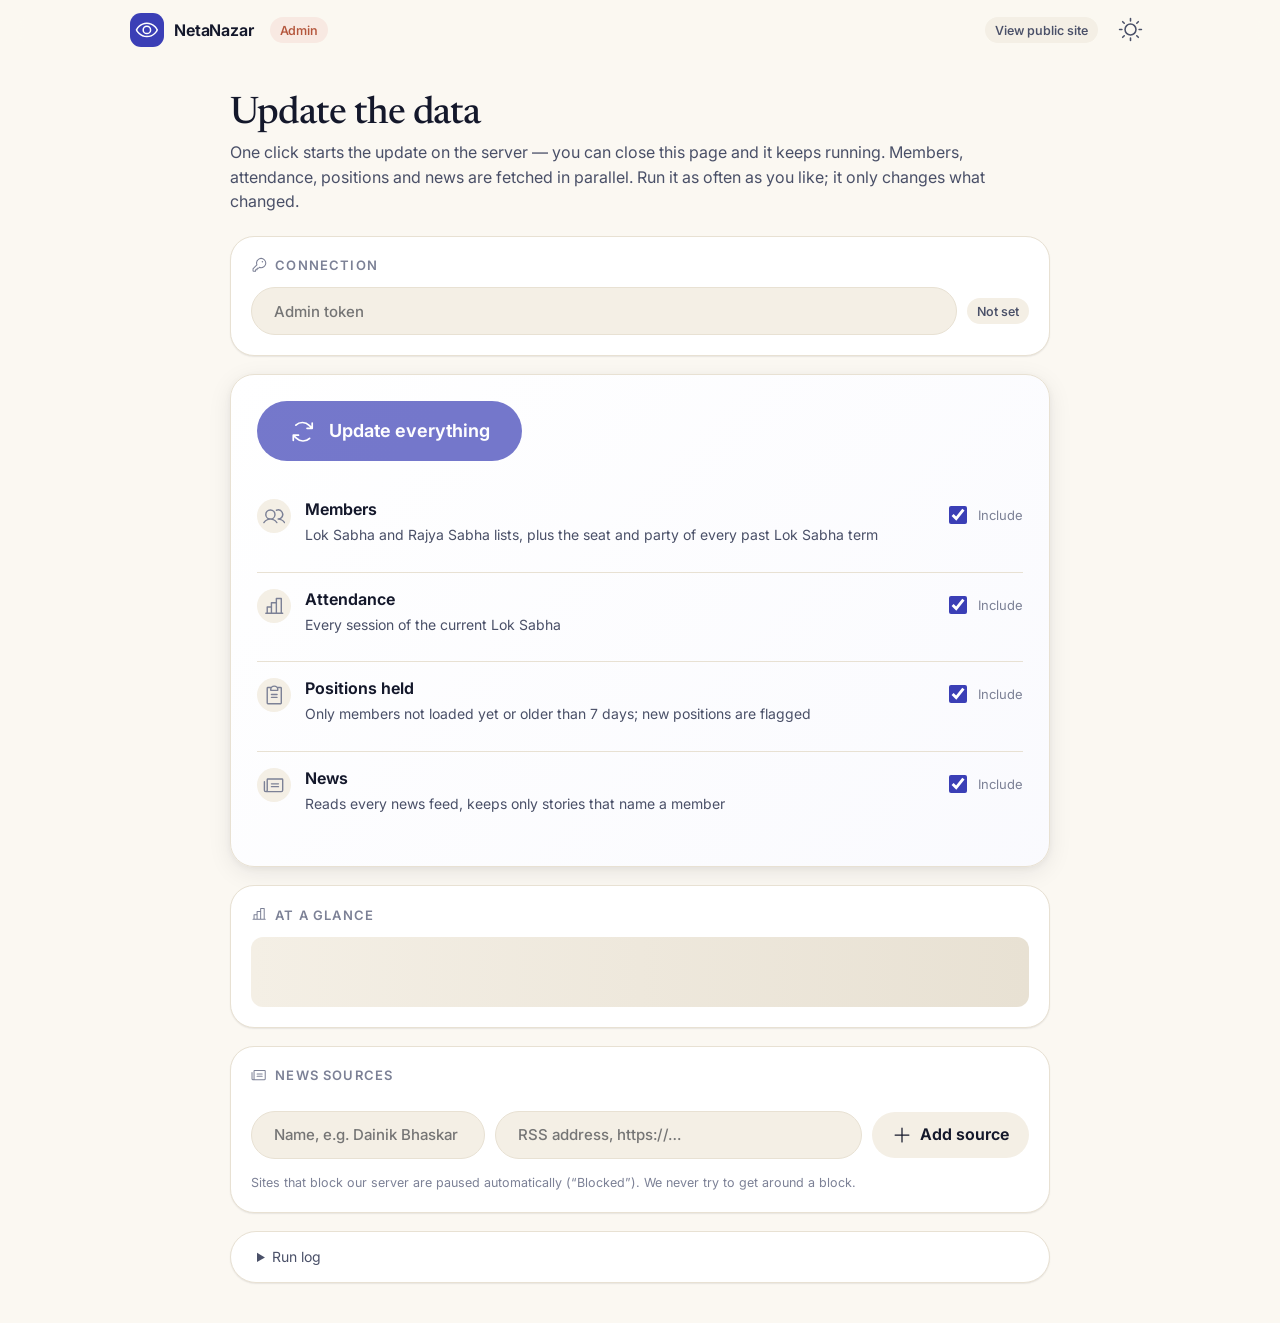
==== commit 99e52628: "Server-side parallel update: worker function runs members, seats, attendance, positions and news as " ====
--- a/docs/admin.html
+++ b/docs/admin.html
@@ -59,7 +59,7 @@
 
 <main class="admin">
   <h1 class="t">Update the data</h1>
-  <p class="lead">One click refreshes members, attendance, positions and news. Run it as often as you like — it only changes what changed.</p>
+  <p class="lead">One click starts the update on the server — you can close this page and it keeps running. Members, attendance, positions and news are fetched in parallel. Run it as often as you like; it only changes what changed.</p>
 
   <section class="card" id="conn">
     <h3><span id="cIc"></span> Connection</h3>
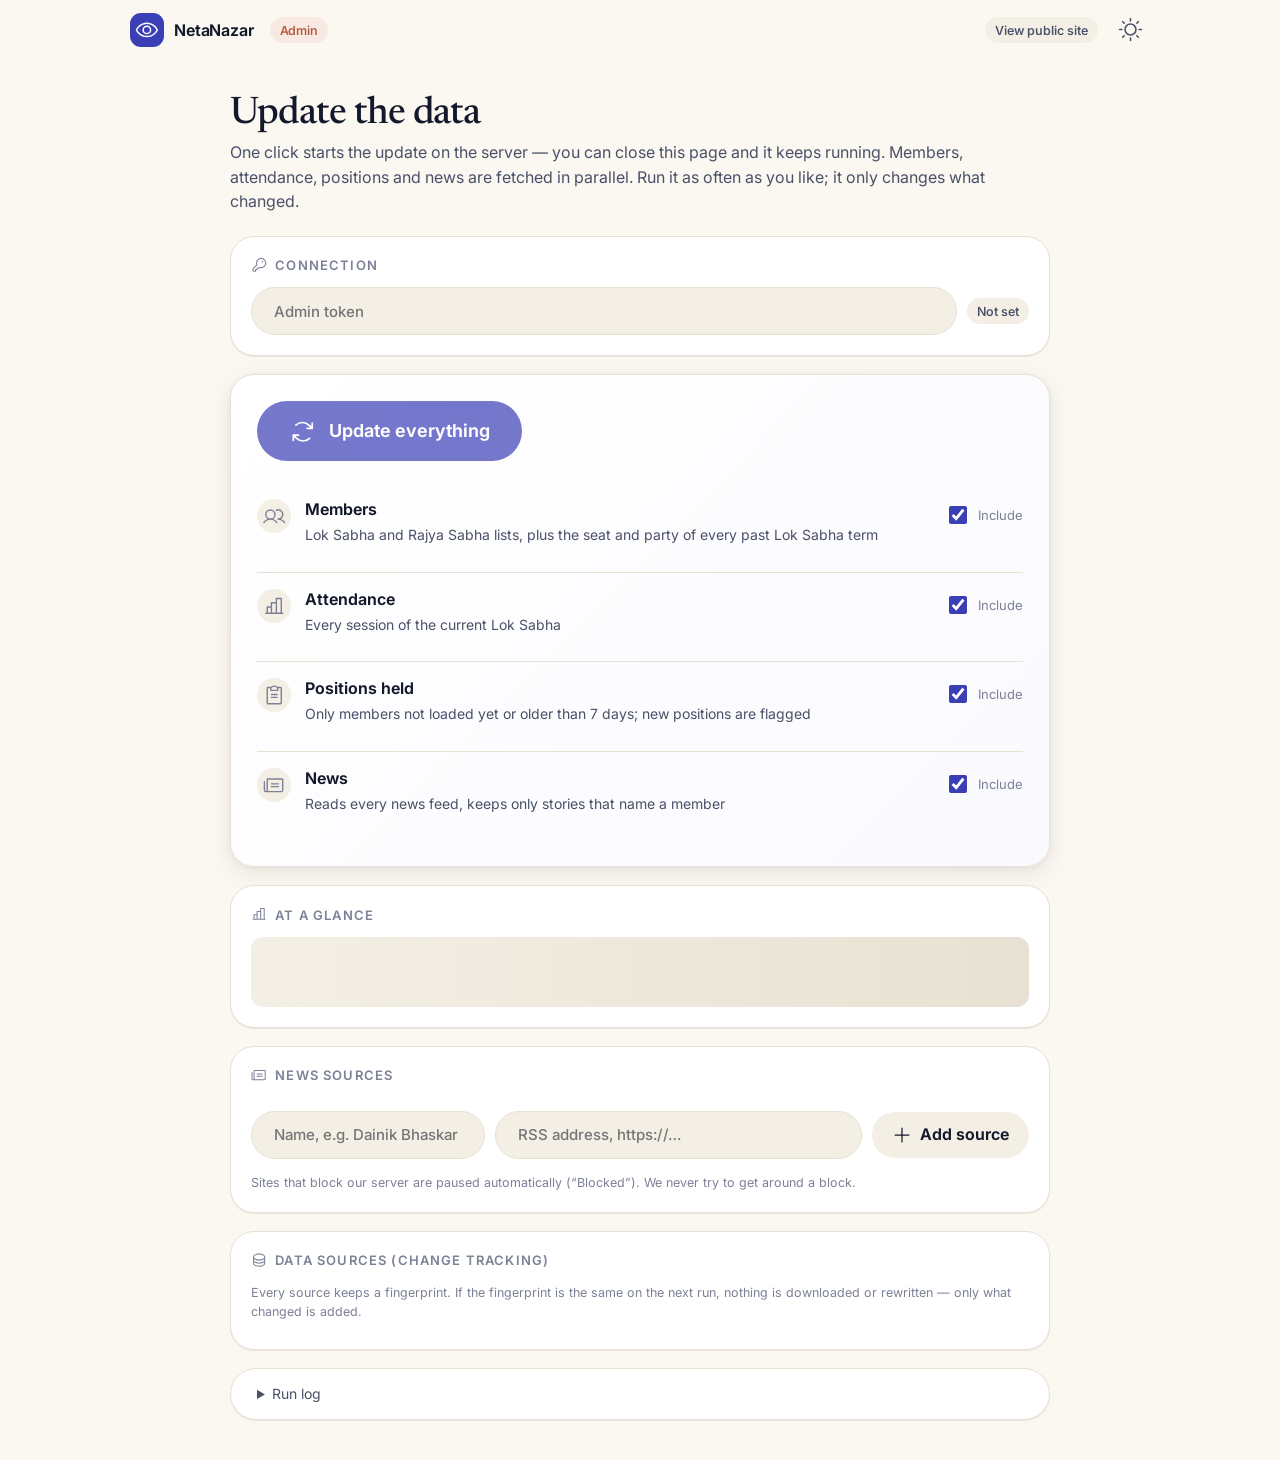
==== commit 338b55f9: "Incremental updates: store hash of every data source, skip unchanged data - source_hashes table (001" ====
--- a/docs/admin.html
+++ b/docs/admin.html
@@ -82,6 +82,11 @@
     <div class="fine">Sites that block our server are paused automatically (“Blocked”). We never try to get around a block.</div>
   </section>
 
+  <section class="card"><h3><span id="hIc"></span> Data sources (change tracking)</h3>
+    <p class="fine" style="margin:0 0 8px">Every source keeps a fingerprint. If the fingerprint is the same on the next run, nothing is downloaded or rewritten — only what changed is added.</p>
+    <table class="srctbl" id="hashTbl"></table>
+  </section>
+
   <section class="card logcard"><details><summary>Run log</summary><div id="log">Nothing yet.</div></details></section>
 </main>
 
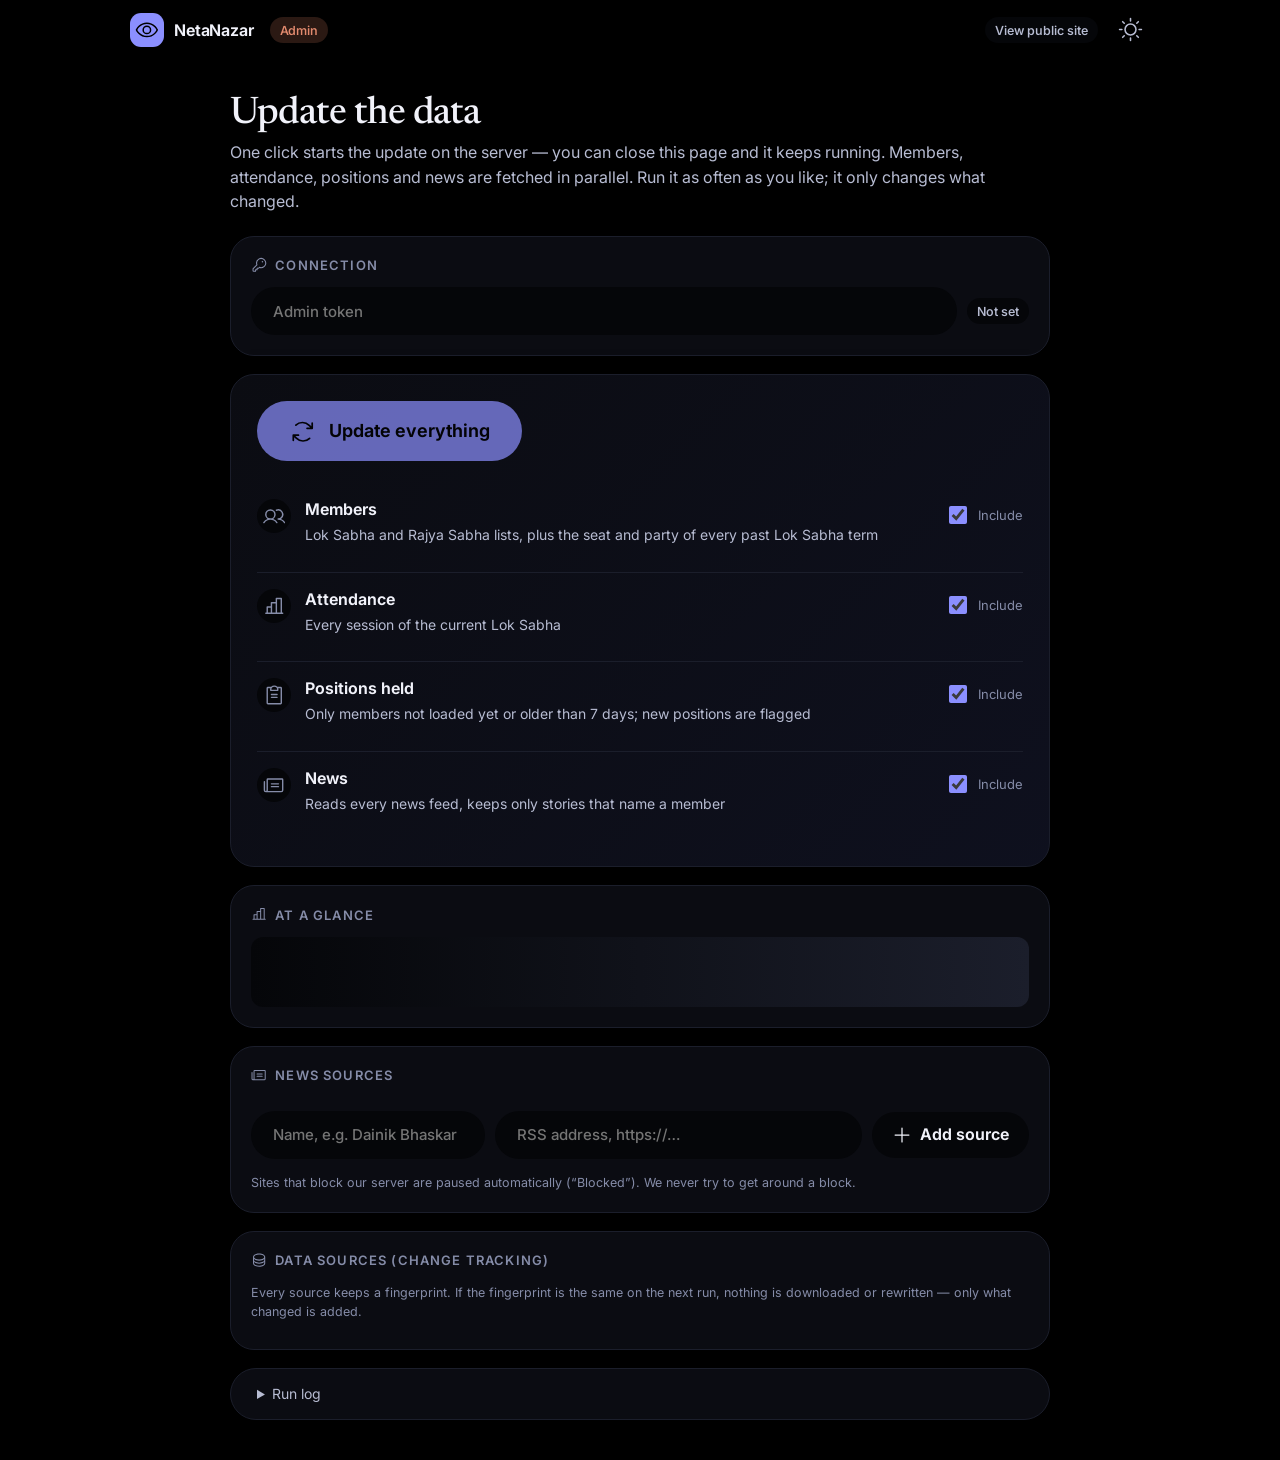
==== commit 3ba47669: "Public UI: black default theme, stacked dumbbell 'in the news' list, positions under attendance, pla" ====
--- a/docs/admin.html
+++ b/docs/admin.html
@@ -7,16 +7,17 @@
 <title>NetaNazar · Admin</title>
 <link rel="preconnect" href="https://fonts.googleapis.com"><link rel="preconnect" href="https://fonts.gstatic.com" crossorigin>
 <link rel="stylesheet" href="https://fonts.googleapis.com/css2?family=Inter:wght@400;500;600;700&family=Newsreader:ital,opsz,wght@0,6..72,400;0,6..72,500;1,6..72,500&family=Noto+Sans+Devanagari:wght@400;500;600&display=swap">
+<script>try{document.documentElement.setAttribute("data-theme",localStorage.getItem("nn_theme")||"dark")}catch(e){document.documentElement.setAttribute("data-theme","dark")}</script>
 <link rel="stylesheet" href="site.css">
 <style>
  .admin{max-width:860px;margin:0 auto;padding:8px 20px 40px}
  h1.t{font:500 clamp(28px,4vw,38px)/1.1 var(--f-display);letter-spacing:-.02em;margin:26px 0 4px}
  .lead{color:var(--ink-2);margin:0 0 22px}
  .field-row{display:flex;gap:10px;flex-wrap:wrap;align-items:center}
- .in{height:48px;padding:0 22px;border:1px solid var(--line);border-radius:999px;background:var(--sunk);color:var(--ink);font:500 15px var(--f-ui);min-width:0;flex:1;transition:background .2s,border-color .2s,color .2s}
- .in.ok{background:var(--ok-soft);border-color:var(--ok);color:var(--ok);font-weight:600}
+ .in{height:48px;padding:0 22px;border:0;border-radius:999px;background:var(--sunk);color:var(--ink);font:500 15px var(--f-ui);min-width:0;flex:1;transition:background .2s,border-color .2s,color .2s}
+ .in.ok{background:var(--ok-soft);color:var(--ok);font-weight:600}
  .in.ok:focus{box-shadow:0 0 0 3px color-mix(in srgb,var(--ok) 25%,transparent)}
- .in:focus{outline:0;border-color:var(--accent);background:var(--surface);box-shadow:0 0 0 3px color-mix(in srgb,var(--accent) 20%,transparent)}
+ .in:focus{outline:0;background:var(--surface);box-shadow:0 0 0 3px color-mix(in srgb,var(--accent) 20%,transparent)}
  .hero-card{padding:26px;background:linear-gradient(135deg,var(--surface),color-mix(in srgb,var(--surface) 72%,var(--accent-soft)));box-shadow:var(--shadow-2)}
  .admin .btn,.admin .mini{border-radius:999px}
  .go{height:60px;padding:0 32px;border-radius:999px;font-size:18px;gap:12px;min-width:60px}
--- a/docs/site.css
+++ b/docs/site.css
@@ -113,9 +113,7 @@
 /* ---------- home ---------- */
 .hero{padding:clamp(40px,10vh,104px) 0 28px;text-align:center}
 .hero h1{font:500 clamp(34px,6vw,56px)/1.05 var(--f-display);letter-spacing:-.025em;margin:0 0 28px}
-.hero h1{display:flex;align-items:center;justify-content:center;gap:.22em}
-.hero h1 .mp{display:inline-flex;flex-direction:column;line-height:.76;font:700 .66em var(--f-display);color:var(--accent);letter-spacing:0;font-style:normal}
-.hero h1 .mp b{font-weight:600}
+.hero h1{text-align:center;font-style:normal}
 .hero .search{max-width:680px;margin:0 auto}
 .stats{display:flex;justify-content:center;gap:28px;flex-wrap:wrap;margin-top:26px;color:var(--ink-2);font-size:14px}
 .stats b{color:var(--ink);font-weight:650}
@@ -152,7 +150,7 @@
 .profile-head .chips{display:flex;gap:8px;flex-wrap:wrap;margin-top:12px}
 .profile-head .facts{margin-top:12px;color:var(--ink-2);font-size:14.5px;display:flex;gap:6px 18px;flex-wrap:wrap}
 .profile-head .facts b{color:var(--ink);font-weight:600}
-.cols{display:grid;grid-template-columns:minmax(0,1fr) 340px;gap:24px;margin-top:24px;align-items:start}
+.cols{display:grid;grid-template-columns:minmax(0,1fr) 400px;gap:24px;margin-top:24px;align-items:start}
 .card{background:var(--surface);border:1px solid var(--line);border-radius:var(--r-l);padding:20px;box-shadow:var(--shadow-1)}
 .card+.card{margin-top:18px}
 .card h3{font:600 13px var(--f-ui);letter-spacing:.09em;text-transform:uppercase;color:var(--muted);margin:0 0 14px;display:flex;align-items:center;gap:8px}
@@ -243,7 +241,7 @@
 .skel{background:linear-gradient(90deg,var(--sunk),var(--line),var(--sunk));background-size:200% 100%;animation:sk 1.2s infinite;border-radius:12px;min-height:16px}
 @keyframes sk{to{background-position:-200% 0}} @keyframes fade{from{opacity:0}} @keyframes rise{from{opacity:0;transform:translateY(14px)}}
 @media (prefers-reduced-motion:reduce){*{animation:none!important;transition:none!important}}
-@media (max-width:900px){.cols{grid-template-columns:1fr}.aside{order:-1}}
+@media (max-width:900px){.cols{grid-template-columns:1fr}}
 @media (max-width:640px){
   .topbar.has-search .brand>span:not(.mark){display:none}
   .topbar .wrap{gap:8px} #topSearch{min-width:0;margin-left:4px!important}
@@ -259,3 +257,17 @@
   .scrim{align-items:flex-end;padding:0} .sheet{border-radius:24px 24px 0 0;max-height:92vh}
   .pos .p{flex-basis:84px} .row{padding:12px 14px}
 }
+
+/* In the news this week: stacked leaderboard, avatar inset in a pill, dumbbell shows the story count */
+.nlist{display:flex;flex-direction:column;gap:10px;max-width:760px;margin:0 auto}
+.nrow{display:flex;align-items:center;gap:14px;padding:10px 20px 10px 12px;background:var(--surface);border-radius:999px;text-decoration:none;color:inherit;transition:transform .15s,background .15s}
+.nrow:hover{transform:translateX(4px);background:color-mix(in srgb,var(--surface) 82%,var(--party))}
+.nrow .rk{flex:none;width:22px;text-align:center;font:600 13px var(--f-ui);color:var(--muted)}
+.nrow .nm{flex:1 1 auto;min-width:0;font:600 17px/1.25 var(--f-ui);overflow-wrap:anywhere}
+.nrow .db{flex:0 0 clamp(110px,38%,280px);position:relative;height:36px;display:block}
+.nrow .db .ln{position:absolute;left:8px;top:50%;height:5px;margin-top:-2.5px;width:calc(var(--w) - 16px);border-radius:99px;background:linear-gradient(90deg,color-mix(in srgb,var(--party) 35%,transparent),var(--party))}
+.nrow .db .bl{position:absolute;left:0;top:50%;width:14px;height:14px;margin-top:-7px;border-radius:50%;background:color-mix(in srgb,var(--party) 55%,var(--surface));box-shadow:0 0 0 3px var(--surface)}
+.nrow .db .br{position:absolute;left:var(--w);top:50%;transform:translate(-100%,-50%);min-width:36px;height:36px;padding:0 8px;box-sizing:border-box;border-radius:50%;display:grid;place-items:center;background:var(--party);color:var(--pf,#fff);font:650 14px var(--f-ui)}
+@media (max-width:560px){.nrow{padding-right:12px;gap:10px}.nrow .nm{font-size:15px}.nrow .db{flex-basis:34%}.nrow .rk{display:none}}
+/* inputs: no outline border */
+.in,.in.ok{border-color:transparent}
